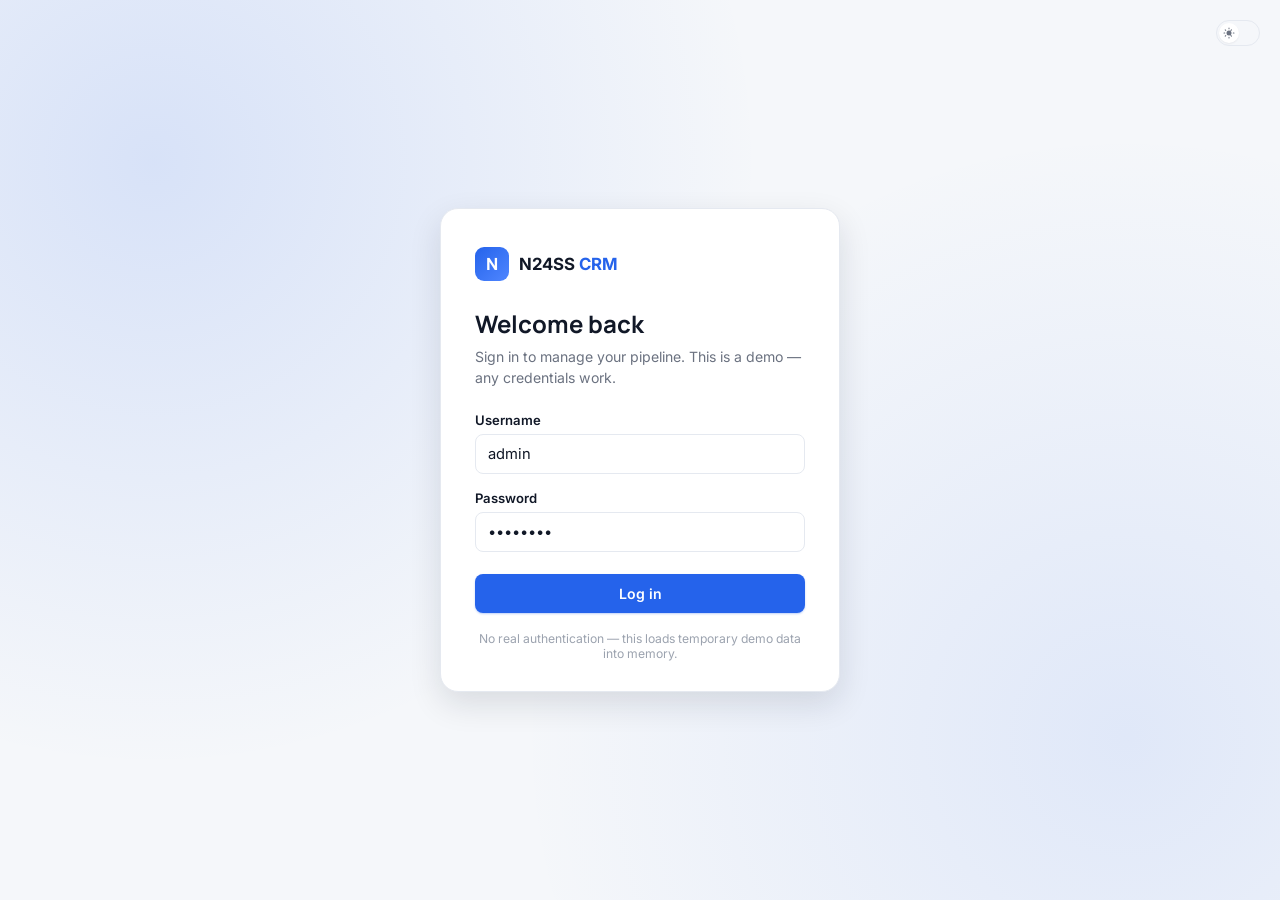
==== lead/index.html @ a3516385 "added lead and quotation" ====
<!DOCTYPE html>
<html lang="en">
<head>
<meta charset="UTF-8" />
<meta name="viewport" content="width=device-width, initial-scale=1.0" />
<title>N24SS CRM — Lead Management</title>
<link rel="preconnect" href="https://fonts.googleapis.com">
<link rel="preconnect" href="https://fonts.gstatic.com" crossorigin>
<link href="https://fonts.googleapis.com/css2?family=Inter:wght@400;500;600;700;800&family=Manrope:wght@600;700;800&display=swap" rel="stylesheet">
<link rel="stylesheet" href="style.css" />
</head>
<body>

<!-- ============================================================
     LOGIN SCREEN
============================================================ -->
<section id="loginScreen" class="login-screen">
  <button class="theme-toggle login-theme-toggle" id="themeToggleLogin" aria-label="Toggle dark mode" title="Toggle dark mode">
    <span class="knob">
      <svg viewBox="0 0 24 24"><path d="M12 4.5a1 1 0 0 1-1-1V2a1 1 0 0 1 2 0v1.5a1 1 0 0 1-1 1Zm0 15a1 1 0 0 1 1 1V22a1 1 0 0 1-2 0v-1.5a1 1 0 0 1 1-1ZM4.5 12a1 1 0 0 1-1 1H2a1 1 0 0 1 0-2h1.5a1 1 0 0 1 1 1Zm15 0a1 1 0 0 1 1-1H22a1 1 0 0 1 0 2h-1.5a1 1 0 0 1-1-1ZM6.3 7.7a1 1 0 0 1-1.4 0L3.8 6.6a1 1 0 1 1 1.4-1.4l1.1 1.1a1 1 0 0 1 0 1.4Zm11.4 11.4a1 1 0 0 1-1.4 0l-1.1-1.1a1 1 0 1 1 1.4-1.4l1.1 1.1a1 1 0 0 1 0 1.4ZM6.3 16.3a1 1 0 0 1 0 1.4l-1.1 1.1a1 1 0 1 1-1.4-1.4l1.1-1.1a1 1 0 0 1 1.4 0Zm11.4-11.4a1 1 0 0 1 0 1.4l-1.1 1.1a1 1 0 1 1-1.4-1.4l1.1-1.1a1 1 0 0 1 1.4 0ZM12 7a5 5 0 1 1-5 5 5 5 0 0 1 5-5Z"/></svg>
    </span>
  </button>
  <div class="login-card">
    <div class="login-brand">
      <div class="brand-mark">N</div>
      <span>N24SS <strong>CRM</strong></span>
    </div>
    <h1>Welcome back</h1>
    <p class="login-sub">Sign in to manage your pipeline. This is a demo — any credentials work.</p>

    <form id="loginForm" class="login-form">
      <label class="field">
        <span>Username</span>
        <input type="text" id="loginUsername" placeholder="e.g. maria.santos" value="admin" required />
      </label>
      <label class="field">
        <span>Password</span>
        <input type="password" id="loginPassword" placeholder="••••••••" value="demo1234" required />
      </label>
      <button type="submit" class="btn btn-primary btn-block">Log in</button>
    </form>
    <p class="login-note">No real authentication — this loads temporary demo data into memory.</p>
  </div>
</section>

<!-- ============================================================
     APP SHELL
============================================================ -->
<div id="appShell" class="app-shell hidden">

  <!-- SIDEBAR -->
  <aside class="sidebar">
    <div class="sidebar-brand">
      <div class="brand-mark">N</div>
      <span>N24SS <strong>CRM</strong></span>
    </div>

    <nav class="sidebar-nav">
      <button class="nav-item active" data-view="dashboard">
        <svg class="ic" viewBox="0 0 24 24"><path d="M3 13h8V3H3v10Zm10 8h8V3h-8v18ZM3 21h8v-6H3v6Z"/></svg>
        Dashboard
      </button>
      <button class="nav-item" data-view="leads">
        <svg class="ic" viewBox="0 0 24 24"><path d="M4 5h16v2H4V5Zm0 6h16v2H4v-2Zm0 6h10v2H4v-2Z"/></svg>
        Leads
      </button>
      <button class="nav-item" data-view="pipeline">
        <svg class="ic" viewBox="0 0 24 24"><path d="M3 4h5v16H3V4Zm7 4h5v12h-5V8Zm7-7h4v19h-4V1Z"/></svg>
        Pipeline
      </button>
      <button class="nav-item" data-view="salespersons">
        <svg class="ic" viewBox="0 0 24 24"><path d="M16 11a4 4 0 1 0-4-4 4 4 0 0 0 4 4Zm-8 1a3.5 3.5 0 1 0-3.5-3.5A3.5 3.5 0 0 0 8 12Zm8 2c-2.7 0-8 1.34-8 4v3h16v-3c0-2.66-5.3-4-8-4Zm-8 1c-.29 0-.62.02-.97.05C5.6 15.6 4 16.6 4 18v2h4v-2.5c0-.98.4-1.86 1.03-2.5-.34.02-.68 0-1.03 0Z"/></svg>
        Salespersons
      </button>
      <button class="nav-item" data-view="reports">
        <svg class="ic" viewBox="0 0 24 24"><path d="M5 3h14a2 2 0 0 1 2 2v14a2 2 0 0 1-2 2H5a2 2 0 0 1-2-2V5a2 2 0 0 1 2-2Zm2 13h2V9H7v7Zm4 0h2V6h-2v10Zm4 0h2v-4h-2v4Z"/></svg>
        Reports
      </button>
      <button class="nav-item" data-view="settings">
        <svg class="ic" viewBox="0 0 24 24"><path d="M12 15.5A3.5 3.5 0 1 1 15.5 12 3.5 3.5 0 0 1 12 15.5Zm7.4-3a7.4 7.4 0 0 0-.13-1.39l2.02-1.58-2-3.46-2.38.96a7.6 7.6 0 0 0-1.2-.7L15.3 4h-4.6l-.4 2.33a7.6 7.6 0 0 0-1.2.7L6.72 6.07l-2 3.46 2.02 1.58a7.4 7.4 0 0 0 0 2.78L4.72 15.5l2 3.46 2.38-.96c.37.28.77.51 1.2.7L10.7 21h4.6l.4-2.3c.43-.19.83-.42 1.2-.7l2.38.96 2-3.46-2.02-1.58c.09-.46.14-.92.14-1.42Z"/></svg>
        Settings
      </button>
    </nav>

    <button id="logoutBtn" class="nav-item logout-item">
      <svg class="ic" viewBox="0 0 24 24"><path d="M10 17v-2H3v-6h7V7l5 5-5 5Zm9 2H12v-2h7V5h-7V3h7a2 2 0 0 1 2 2v12a2 2 0 0 1-2 2Z"/></svg>
      Logout
    </button>
  </aside>

  <!-- MAIN -->
  <div class="main-col">

    <!-- TOP NAVBAR -->
    <header class="topbar">
      <button id="mobileNavToggle" class="icon-btn mobile-only" aria-label="Open menu">
        <svg viewBox="0 0 24 24"><path d="M3 6h18v2H3V6Zm0 5h18v2H3v-2Zm0 5h18v2H3v-2Z"/></svg>
      </button>
      <div class="topbar-search">
        <svg viewBox="0 0 24 24"><path d="M15.5 14h-.79l-.28-.27a6.47 6.47 0 0 0 1.57-4.23 6.5 6.5 0 1 0-6.5 6.5 6.47 6.47 0 0 0 4.23-1.57l.27.28v.79l5 4.99L20.49 19l-4.99-5Zm-6 0A4.5 4.5 0 1 1 14 9.5 4.5 4.5 0 0 1 9.5 14Z"/></svg>
        <input type="text" id="globalSearch" placeholder="Search leads by name, company, phone, email..." />
      </div>
      <div class="topbar-actions">
        <button class="theme-toggle" id="themeToggle" aria-label="Toggle dark mode" title="Toggle dark mode">
          <span class="knob">
            <svg viewBox="0 0 24 24"><path d="M12 4.5a1 1 0 0 1-1-1V2a1 1 0 0 1 2 0v1.5a1 1 0 0 1-1 1Zm0 15a1 1 0 0 1 1 1V22a1 1 0 0 1-2 0v-1.5a1 1 0 0 1 1-1ZM4.5 12a1 1 0 0 1-1 1H2a1 1 0 0 1 0-2h1.5a1 1 0 0 1 1 1Zm15 0a1 1 0 0 1 1-1H22a1 1 0 0 1 0 2h-1.5a1 1 0 0 1-1-1ZM6.3 7.7a1 1 0 0 1-1.4 0L3.8 6.6a1 1 0 1 1 1.4-1.4l1.1 1.1a1 1 0 0 1 0 1.4Zm11.4 11.4a1 1 0 0 1-1.4 0l-1.1-1.1a1 1 0 1 1 1.4-1.4l1.1 1.1a1 1 0 0 1 0 1.4ZM6.3 16.3a1 1 0 0 1 0 1.4l-1.1 1.1a1 1 0 1 1-1.4-1.4l1.1-1.1a1 1 0 0 1 1.4 0Zm11.4-11.4a1 1 0 0 1 0 1.4l-1.1 1.1a1 1 0 1 1-1.4-1.4l1.1-1.1a1 1 0 0 1 1.4 0ZM12 7a5 5 0 1 1-5 5 5 5 0 0 1 5-5Z"/></svg>
          </span>
        </button>
        <button class="icon-btn" id="notifBtn" aria-label="Notifications">
          <svg viewBox="0 0 24 24"><path d="M12 22a2.5 2.5 0 0 0 2.45-2h-4.9A2.5 2.5 0 0 0 12 22Zm7-6v-5a7 7 0 0 0-5.5-6.84V3a1.5 1.5 0 0 0-3 0v1.16A7 7 0 0 0 5 11v5l-1.7 1.7a1 1 0 0 0 .7 1.71h16a1 1 0 0 0 .7-1.71L19 16Z"/></svg>
          <span class="notif-dot"></span>
        </button>
        <div class="user-chip">
          <div class="avatar" id="currentUserAvatar">A</div>
          <div class="user-chip-text">
            <strong id="currentUserName">Admin User</strong>
            <span>Administrator</span>
          </div>
        </div>
      </div>
    </header>

    <!-- VIEW: DASHBOARD -->
    <main class="view active" id="view-dashboard">
      <div class="view-head">
        <div>
          <h1>Dashboard</h1>
          <p class="muted">Here's what's happening with your leads today.</p>
        </div>
        <button class="btn btn-primary" data-action="open-add-lead">+ Add Lead</button>
      </div>

      <div class="stat-grid" id="statGrid"></div>

      <div class="dash-grid">
        <section class="panel">
          <div class="panel-head">
            <h2>Recent Activities</h2>
          </div>
          <ul class="timeline" id="recentActivities"></ul>
        </section>

        <section class="panel">
          <div class="panel-head">
            <h2>Upcoming Follow-ups</h2>
          </div>
          <ul class="list-simple" id="upcomingFollowups"></ul>
        </section>

        <section class="panel">
          <div class="panel-head">
            <h2>Latest Notes</h2>
          </div>
          <ul class="list-simple" id="latestNotes"></ul>
        </section>
      </div>
    </main>

    <!-- VIEW: LEADS -->
    <main class="view" id="view-leads">
      <div class="view-head">
        <div>
          <h1>Leads</h1>
          <p class="muted">All leads in your database.</p>
        </div>
        <button class="btn btn-primary" data-action="open-add-lead">+ Add Lead</button>
      </div>

      <div class="filter-bar">
        <select id="filterStatus"><option value="">All statuses</option></select>
        <select id="filterSource"><option value="">All sources</option></select>
        <select id="filterSalesperson"><option value="">All salespersons</option></select>
        <select id="filterPriority"><option value="">All priorities</option></select>
        <input type="date" id="filterDateFrom" title="From date" />
        <input type="date" id="filterDateTo" title="To date" />
        <button class="btn btn-ghost" id="clearFiltersBtn">Clear</button>
      </div>

      <div class="table-wrap panel">
        <table class="lead-table">
          <thead>
            <tr>
              <th>Lead ID</th>
              <th>Customer</th>
              <th>Company</th>
              <th>Phone</th>
              <th>Email</th>
              <th>Source</th>
              <th>Salesperson</th>
              <th>Status</th>
              <th>Created</th>
              <th>Actions</th>
            </tr>
          </thead>
          <tbody id="leadsTableBody"></tbody>
        </table>
        <p class="empty-state hidden" id="leadsEmptyState">No leads match your search or filters.</p>
      </div>
    </main>

    <!-- VIEW: PIPELINE -->
    <main class="view" id="view-pipeline">
      <div class="view-head">
        <div>
          <h1>Pipeline</h1>
          <p class="muted">Drag a card to move a lead through your pipeline.</p>
        </div>
        <button class="btn btn-primary" data-action="open-add-lead">+ Add Lead</button>
      </div>
      <div class="kanban" id="kanbanBoard"></div>
    </main>

    <!-- VIEW: SALESPERSONS -->
    <main class="view" id="view-salespersons">
      <div class="view-head">
        <div>
          <h1>Salespersons</h1>
          <p class="muted">Team performance across active leads.</p>
        </div>
      </div>
      <div class="card-grid" id="salespersonGrid"></div>
    </main>

    <!-- VIEW: REPORTS -->
    <main class="view" id="view-reports">
      <div class="view-head">
        <div>
          <h1>Reports</h1>
          <p class="muted">A quick snapshot of pipeline health.</p>
        </div>
      </div>
      <div class="dash-grid">
        <section class="panel">
          <div class="panel-head"><h2>Leads by Status</h2></div>
          <div id="reportByStatus" class="bar-report"></div>
        </section>
        <section class="panel">
          <div class="panel-head"><h2>Leads by Source</h2></div>
          <div id="reportBySource" class="bar-report"></div>
        </section>
        <section class="panel">
          <div class="panel-head"><h2>Leads by Salesperson</h2></div>
          <div id="reportBySalesperson" class="bar-report"></div>
        </section>
      </div>
    </main>

    <!-- VIEW: SETTINGS -->
    <main class="view" id="view-settings">
      <div class="view-head">
        <div>
          <h1>Settings</h1>
          <p class="muted">Workspace preferences for this demo session.</p>
        </div>
      </div>
      <section class="panel settings-panel">
        <h2>Session data</h2>
        <p class="muted">All data lives only in this browser tab's memory. Refreshing or logging out permanently erases it.</p>
        <button class="btn btn-danger" id="resetDataBtn">Reset demo data</button>
      </section>
    </main>

    <!-- VIEW: LEAD DETAILS -->
    <main class="view" id="view-lead-detail">
      <button class="btn btn-ghost" data-action="back-to-leads">&larr; Back to Leads</button>

      <div class="detail-head">
        <div class="detail-id-block">
          <div class="avatar avatar-lg" id="detailAvatar">?</div>
          <div>
            <h1 id="detailName">—</h1>
            <p class="muted" id="detailCompany">—</p>
          </div>
        </div>
        <div class="detail-actions">
          <span class="badge" id="detailStatusBadge">—</span>
          <button class="btn btn-ghost" data-action="edit-current-lead">Edit</button>
          <button class="btn btn-danger" data-action="delete-current-lead">Delete</button>
        </div>
      </div>

      <div class="detail-grid">
        <section class="panel">
          <div class="panel-head"><h2>Customer Information</h2></div>
          <dl class="info-list" id="detailInfoList"></dl>
        </section>

        <section class="panel">
          <div class="panel-head"><h2>Follow-up Schedule</h2></div>
          <ul class="list-simple" id="detailFollowups"></ul>
          <button class="btn btn-secondary btn-block" data-action="open-add-followup">+ Schedule Follow-up</button>
        </section>

        <section class="panel span-2">
          <div class="panel-head"><h2>Activity Timeline</h2></div>
          <ul class="timeline" id="detailTimeline"></ul>
        </section>

        <section class="panel">
          <div class="panel-head"><h2>Notes</h2></div>
          <form id="addNoteForm" class="inline-form">
            <textarea id="newNoteContent" placeholder="Write a note about this lead..." rows="2" required></textarea>
            <button type="submit" class="btn btn-primary">Add Note</button>
          </form>
          <ul class="notes-list" id="detailNotes"></ul>
        </section>

        <section class="panel">
          <div class="panel-head"><h2>Attachments</h2></div>
          <label class="file-drop">
            <input type="file" id="attachmentInput" multiple hidden />
            <span>Click to select files (stored temporarily only)</span>
          </label>
          <ul class="attachments-list" id="detailAttachments"></ul>
        </section>

        <section class="panel span-2">
          <div class="panel-head"><h2>Status History</h2></div>
          <ul class="list-simple" id="detailStatusHistory"></ul>
        </section>
      </div>
    </main>

  </div>
</div>

<!-- ============================================================
     MODAL: ADD / EDIT LEAD
============================================================ -->
<div class="modal-overlay hidden" id="leadModalOverlay">
  <div class="modal">
    <div class="modal-head">
      <h2 id="leadModalTitle">Add New Lead</h2>
      <button class="icon-btn" data-action="close-lead-modal" aria-label="Close">&times;</button>
    </div>
    <form id="leadForm" class="modal-body two-col">
      <input type="hidden" id="leadIdInput" />

      <label class="field"><span>Customer Name *</span><input type="text" id="f_name" required /></label>
      <label class="field"><span>Company</span><input type="text" id="f_company" /></label>
      <label class="field"><span>Phone *</span><input type="tel" id="f_phone" required /></label>
      <label class="field"><span>Email</span><input type="email" id="f_email" /></label>
      <label class="field"><span>Facebook</span><input type="text" id="f_facebook" placeholder="facebook.com/username" /></label>
      <label class="field span-2"><span>Address</span><input type="text" id="f_address" /></label>

      <label class="field">
        <span>Lead Source *</span>
        <select id="f_source" required>
          <option>Facebook</option>
          <option>Website</option>
          <option>Referral</option>
          <option>Walk-in</option>
          <option>Phone Call</option>
          <option>Email Campaign</option>
          <option>Trade Show</option>
        </select>
      </label>
      <label class="field"><span>Service Interested</span><input type="text" id="f_service" /></label>
      <label class="field"><span>Budget</span><input type="number" id="f_budget" min="0" placeholder="0.00" /></label>
      <label class="field">
        <span>Priority</span>
        <select id="f_priority">
          <option>Low</option>
          <option selected>Medium</option>
          <option>High</option>
        </select>
      </label>
      <label class="field">
        <span>Assigned Salesperson *</span>
        <select id="f_salesperson" required></select>
      </label>
      <label class="field">
        <span>Status</span>
        <select id="f_status">
          <option>New</option>
          <option>Contacted</option>
          <option>Quotation Sent</option>
          <option>Negotiation</option>
          <option>Won</option>
          <option>Lost</option>
        </select>
      </label>
      <label class="field span-2"><span>Remarks</span><textarea id="f_remarks" rows="2"></textarea></label>
    </form>
    <div class="modal-foot">
      <button class="btn btn-ghost" data-action="close-lead-modal">Cancel</button>
      <button class="btn btn-primary" id="saveLeadBtn" form="leadForm">Save Lead</button>
    </div>
  </div>
</div>

<!-- ============================================================
     MODAL: SCHEDULE FOLLOW-UP
============================================================ -->
<div class="modal-overlay hidden" id="followupModalOverlay">
  <div class="modal modal-sm">
    <div class="modal-head">
      <h2>Schedule Follow-up</h2>
      <button class="icon-btn" data-action="close-followup-modal" aria-label="Close">&times;</button>
    </div>
    <form id="followupForm" class="modal-body">
      <label class="field"><span>Date *</span><input type="date" id="fu_date" required /></label>
      <label class="field"><span>Time *</span><input type="time" id="fu_time" required /></label>
      <label class="field"><span>Purpose</span><input type="text" id="fu_purpose" placeholder="e.g. Send revised quote" /></label>
      <label class="field">
        <span>Assigned Salesperson</span>
        <select id="fu_salesperson"></select>
      </label>
      <label class="field checkbox-field">
        <input type="checkbox" id="fu_reminder" checked />
        <span>Set reminder</span>
      </label>
    </form>
    <div class="modal-foot">
      <button class="btn btn-ghost" data-action="close-followup-modal">Cancel</button>
      <button class="btn btn-primary" form="followupForm">Save Follow-up</button>
    </div>
  </div>
</div>

<!-- ============================================================
     CONFIRM DIALOG (generic)
============================================================ -->
<div class="modal-overlay hidden" id="confirmOverlay">
  <div class="modal modal-xs">
    <div class="modal-body">
      <p id="confirmMessage">Are you sure?</p>
    </div>
    <div class="modal-foot">
      <button class="btn btn-ghost" id="confirmCancelBtn">Cancel</button>
      <button class="btn btn-danger" id="confirmOkBtn">Confirm</button>
    </div>
  </div>
</div>

<div class="toast-container" id="toastContainer"></div>

<script src="app.js"></script>
</body>
</html>
---- lead/style.css ----
/* ==========================================================
   NIMBUS CRM — STYLESHEET
   Design tokens: Primary Blue #2563EB, White, Light Gray #F5F7FA
========================================================== */

:root{
  --primary:#2563EB;
  --primary-dark:#1D4ED8;
  --primary-light:#EFF4FF;
  --bg:#F5F7FA;
  --surface:#FFFFFF;
  --border:#E5E9F0;
  --text:#111827;
  --text-muted:#6B7280;
  --text-faint:#9CA3AF;

  --success:#16A34A;
  --success-bg:#ECFDF3;
  --warning:#D97706;
  --warning-bg:#FFFBEB;
  --danger:#DC2626;
  --danger-bg:#FEF2F2;
  --info:#7C3AED;
  --info-bg:#F5F3FF;

  --status-new:#2563EB;
  --status-contacted:#7C3AED;
  --status-quotation:#D97706;
  --status-negotiation:#0EA5E9;
  --status-won:#16A34A;
  --status-lost:#DC2626;

  --radius-sm:8px;
  --radius:12px;
  --radius-lg:18px;
  --shadow-sm: 0 1px 2px rgba(16,24,40,0.06);
  --shadow: 0 4px 14px rgba(16,24,40,0.07);
  --shadow-lg: 0 12px 32px rgba(16,24,40,0.12);

  --sidebar-w: 250px;
}

/* ---------- Dark theme ---------- */
[data-theme="dark"]{
  --primary:#3B82F6;
  --primary-dark:#60A5FA;
  --primary-light:#152238;
  --bg:#0F1420;
  --surface:#171D2B;
  --border:#2A3346;
  --text:#E8EBF3;
  --text-muted:#9AA4BA;
  --text-faint:#6B7488;

  --success:#34D399;
  --success-bg:#0F2A20;
  --warning:#FBBF24;
  --warning-bg:#2E2410;
  --danger:#F87171;
  --danger-bg:#301418;
  --info:#A78BFA;
  --info-bg:#211A38;

  --status-new:#60A5FA;
  --status-contacted:#A78BFA;
  --status-quotation:#FBBF24;
  --status-negotiation:#38BDF8;
  --status-won:#34D399;
  --status-lost:#F87171;

  --shadow-sm: 0 1px 2px rgba(0,0,0,0.35);
  --shadow: 0 4px 14px rgba(0,0,0,0.35);
  --shadow-lg: 0 12px 32px rgba(0,0,0,0.5);
}

*{box-sizing:border-box;}
html,body{height:100%;}
body{
  margin:0;
  font-family:'Inter',-apple-system,BlinkMacSystemFont,sans-serif;
  background:var(--bg);
  color:var(--text);
  -webkit-font-smoothing:antialiased;
  transition:background .2s ease, color .2s ease;
}
body, .sidebar, .topbar, .panel, .stat-card, .modal, .login-card, .kanban-col, .kanban-card, .lead-table, .field input, .field select, .field textarea, .filter-bar select, .filter-bar input, .sp-card, .note-item, .attachment-item{
  transition:background .2s ease, border-color .2s ease, color .2s ease, box-shadow .2s ease;
}
h1,h2,h3{font-family:'Manrope','Inter',sans-serif; margin:0;}
p{margin:0;}
.hidden{display:none !important;}
.muted{color:var(--text-muted); font-size:.9rem;}
button{font-family:inherit; cursor:pointer;}
input,select,textarea{font-family:inherit; font-size:.92rem;}
svg{fill:currentColor;}

::selection{background:var(--primary-light); color:var(--primary-dark);}

/* ---------- Buttons ---------- */
.btn{
  border:1px solid transparent;
  padding:10px 18px;
  border-radius:var(--radius-sm);
  font-weight:600;
  font-size:.88rem;
  transition:all .15s ease;
  display:inline-flex; align-items:center; gap:6px;
}
.btn-primary{background:var(--primary); color:#fff; box-shadow:0 1px 2px rgba(37,99,235,.3);}
.btn-primary:hover{background:var(--primary-dark); transform:translateY(-1px); box-shadow:0 6px 14px rgba(37,99,235,.28);}
.btn-secondary{background:var(--primary-light); color:var(--primary-dark);}
.btn-secondary:hover{background:#E0E9FF;}
.btn-ghost{background:transparent; color:var(--text-muted); border-color:var(--border);}
.btn-ghost:hover{background:var(--bg); color:var(--text);}
.btn-danger{background:var(--danger-bg); color:var(--danger); border-color:#FCA5A5;}
.btn-danger:hover{background:#FEE2E2;}
.btn-block{width:100%; justify-content:center;}
.btn-sm{padding:6px 10px; font-size:.78rem;}
.btn:active{transform:scale(.98);}

.icon-btn{
  width:38px; height:38px; border-radius:10px; border:1px solid transparent;
  background:transparent; color:var(--text-muted);
  display:inline-flex; align-items:center; justify-content:center;
  position:relative;
}
.icon-btn svg{width:20px; height:20px;}
.icon-btn:hover{background:var(--bg); color:var(--text);}

/* ==========================================================
   LOGIN SCREEN
========================================================== */
.login-screen{
  min-height:100vh;
  position:relative;
  display:flex; align-items:center; justify-content:center;
  background:
    radial-gradient(circle at 12% 18%, rgba(37,99,235,.14), transparent 45%),
    radial-gradient(circle at 88% 82%, rgba(37,99,235,.10), transparent 45%),
    var(--bg);
  padding:20px;
}
.login-card{
  width:100%; max-width:400px;
  background:var(--surface);
  border-radius:var(--radius-lg);
  box-shadow:var(--shadow-lg);
  border:1px solid var(--border);
  padding:38px 34px 30px;
}
.login-brand{display:flex; align-items:center; gap:10px; font-weight:700; font-size:1.05rem; margin-bottom:26px;}
.login-brand strong{color:var(--primary);}
.brand-mark{
  width:34px; height:34px; border-radius:9px;
  background:linear-gradient(135deg, var(--primary), #4F86FF);
  color:#fff; display:flex; align-items:center; justify-content:center;
  font-family:'Manrope',sans-serif; font-weight:800; flex-shrink:0;
}
.login-card h1{font-size:1.5rem; margin-bottom:6px;}
.login-sub{color:var(--text-muted); font-size:.88rem; margin-bottom:24px; line-height:1.5;}
.login-form{display:flex; flex-direction:column; gap:16px;}
.field{display:flex; flex-direction:column; gap:6px; font-size:.82rem; font-weight:600; color:var(--text);}
.field input,.field select,.field textarea{
  border:1px solid var(--border);
  border-radius:var(--radius-sm);
  padding:10px 12px;
  font-weight:400;
  color:var(--text);
  background:var(--surface);
  transition:border-color .15s, box-shadow .15s;
}
.field input:focus,.field select:focus,.field textarea:focus{
  outline:none; border-color:var(--primary); box-shadow:0 0 0 3px var(--primary-light);
}
.field input{background:var(--surface);}
.login-form .btn{margin-top:6px;}
.login-note{margin-top:18px; font-size:.76rem; color:var(--text-faint); text-align:center;}

/* ==========================================================
   APP SHELL
========================================================== */
.app-shell{display:flex; min-height:100vh;}

.sidebar{
  width:var(--sidebar-w); flex-shrink:0;
  background:var(--surface);
  border-right:1px solid var(--border);
  display:flex; flex-direction:column;
  padding:20px 14px;
  position:sticky; top:0; height:100vh;
}
.sidebar-brand{display:flex; align-items:center; gap:10px; font-weight:700; padding:6px 10px 22px; font-size:1.02rem;}
.sidebar-brand strong{color:var(--primary);}

.sidebar-nav{display:flex; flex-direction:column; gap:2px; flex:1;}
.nav-item{
  display:flex; align-items:center; gap:12px;
  padding:10px 12px; border-radius:10px;
  border:none; background:transparent; color:var(--text-muted);
  font-size:.89rem; font-weight:600; text-align:left;
}
.nav-item .ic{width:19px; height:19px; flex-shrink:0; opacity:.85;}
.nav-item:hover{background:var(--bg); color:var(--text);}
.nav-item.active{background:var(--primary-light); color:var(--primary-dark);}
.nav-item.active .ic{opacity:1;}
.logout-item{color:var(--danger); margin-top:10px;}
.logout-item:hover{background:var(--danger-bg);}

.main-col{flex:1; min-width:0; display:flex; flex-direction:column;}

/* ---------- Topbar ---------- */
.topbar{
  height:66px; flex-shrink:0;
  background:var(--surface);
  border-bottom:1px solid var(--border);
  display:flex; align-items:center; gap:16px;
  padding:0 26px;
  position:sticky; top:0; z-index:20;
}
.topbar-search{
  flex:1; max-width:440px;
  display:flex; align-items:center; gap:8px;
  background:var(--bg);
  border:1px solid var(--border);
  border-radius:10px;
  padding:9px 14px;
}
.topbar-search svg{width:18px; height:18px; color:var(--text-faint); flex-shrink:0;}
.topbar-search input{border:none; background:transparent; width:100%; outline:none; font-size:.87rem;}
.topbar-actions{margin-left:auto; display:flex; align-items:center; gap:14px;}

.theme-toggle{
  width:44px; height:26px; border-radius:999px; border:1px solid var(--border);
  background:var(--bg); position:relative; padding:0; flex-shrink:0;
}
.theme-toggle .knob{
  position:absolute; top:2px; left:2px; width:20px; height:20px; border-radius:50%;
  background:var(--surface); box-shadow:var(--shadow-sm);
  display:flex; align-items:center; justify-content:center;
  transition:transform .2s ease, background .2s ease;
  color:var(--text-muted);
}
.theme-toggle .knob svg{width:12px; height:12px;}
[data-theme="dark"] .theme-toggle .knob{transform:translateX(18px); background:var(--primary); color:#fff;}

.login-theme-toggle{position:absolute; top:20px; right:20px;}
.notif-dot{
  position:absolute; top:8px; right:9px;
  width:7px; height:7px; border-radius:50%;
  background:var(--danger); border:2px solid var(--surface);
}
.user-chip{display:flex; align-items:center; gap:10px; padding-left:10px; border-left:1px solid var(--border);}
.avatar{
  width:36px; height:36px; border-radius:50%;
  background:linear-gradient(135deg, var(--primary), #6EA0FF);
  color:#fff; font-weight:700; font-size:.85rem;
  display:flex; align-items:center; justify-content:center; flex-shrink:0;
}
.avatar-lg{width:52px; height:52px; font-size:1.2rem;}
.user-chip-text{display:flex; flex-direction:column; line-height:1.25;}
.user-chip-text strong{font-size:.85rem;}
.user-chip-text span{font-size:.72rem; color:var(--text-muted);}

/* ---------- Views ---------- */
.view{display:none; padding:26px 30px 60px; animation:fadeIn .25s ease;}
.view.active{display:block;}
@keyframes fadeIn{from{opacity:0; transform:translateY(6px);} to{opacity:1; transform:translateY(0);}}

.view-head{display:flex; align-items:flex-end; justify-content:space-between; gap:14px; margin-bottom:22px; flex-wrap:wrap;}
.view-head h1{font-size:1.5rem;}
.view-head p{margin-top:4px;}

/* ---------- Stat cards ---------- */
.stat-grid{
  display:grid; grid-template-columns:repeat(auto-fit,minmax(150px,1fr));
  gap:14px; margin-bottom:26px;
}
.stat-card{
  background:var(--surface); border:1px solid var(--border); border-radius:var(--radius);
  padding:18px; box-shadow:var(--shadow-sm);
  transition:transform .15s, box-shadow .15s;
}
.stat-card:hover{transform:translateY(-2px); box-shadow:var(--shadow);}
.stat-card .stat-top{display:flex; align-items:center; justify-content:space-between; margin-bottom:10px;}
.stat-card .stat-icon{width:34px; height:34px; border-radius:9px; display:flex; align-items:center; justify-content:center;}
.stat-card .stat-icon svg{width:17px; height:17px;}
.stat-card .stat-value{font-family:'Manrope',sans-serif; font-size:1.65rem; font-weight:800; line-height:1;}
.stat-card .stat-label{color:var(--text-muted); font-size:.78rem; margin-top:6px; font-weight:600;}

/* ---------- Panels ---------- */
.panel{
  background:var(--surface); border:1px solid var(--border); border-radius:var(--radius);
  padding:20px; box-shadow:var(--shadow-sm);
}
.panel-head{display:flex; align-items:center; justify-content:space-between; margin-bottom:14px;}
.panel-head h2{font-size:1rem;}
.panel.span-2{grid-column:span 2;}

.dash-grid{display:grid; grid-template-columns:1.3fr 1fr 1fr; gap:16px;}
.card-grid{display:grid; grid-template-columns:repeat(auto-fill,minmax(240px,1fr)); gap:16px;}

/* ---------- Lists ---------- */
.list-simple{list-style:none; margin:0; padding:0; display:flex; flex-direction:column; gap:12px; max-height:320px; overflow:auto;}
.list-simple li{display:flex; flex-direction:column; gap:2px; font-size:.85rem; padding-bottom:12px; border-bottom:1px dashed var(--border);}
.list-simple li:last-child{border-bottom:none; padding-bottom:0;}
.list-simple .li-title{font-weight:600;}
.list-simple .li-sub{color:var(--text-muted); font-size:.78rem;}
.empty-row{color:var(--text-faint); font-size:.85rem; text-align:center; padding:14px 0;}

.timeline{list-style:none; margin:0; padding:0; display:flex; flex-direction:column; gap:0; max-height:340px; overflow:auto;}
.timeline li{display:flex; gap:12px; padding:10px 0; position:relative;}
.timeline li:not(:last-child)::before{
  content:''; position:absolute; left:5px; top:24px; bottom:-2px; width:1px; background:var(--border);
}
.timeline .dot{width:11px; height:11px; border-radius:50%; background:var(--primary); margin-top:4px; flex-shrink:0; box-shadow:0 0 0 3px var(--primary-light);}
.timeline .t-body{font-size:.85rem;}
.timeline .t-body strong{font-weight:600;}
.timeline .t-time{font-size:.74rem; color:var(--text-faint); margin-top:2px;}

/* ---------- Badges & priority ---------- */
.badge{
  display:inline-flex; align-items:center; gap:5px;
  padding:4px 10px; border-radius:999px; font-size:.74rem; font-weight:700;
  white-space:nowrap;
}
.badge::before{content:''; width:6px; height:6px; border-radius:50%; background:currentColor;}
.badge-new{background:var(--primary-light); color:var(--status-new);}
.badge-contacted{background:#F5F3FF; color:var(--status-contacted);}
.badge-quotation{background:var(--warning-bg); color:var(--status-quotation);}
.badge-negotiation{background:#EFF9FF; color:var(--status-negotiation);}
.badge-won{background:var(--success-bg); color:var(--status-won);}
.badge-lost{background:var(--danger-bg); color:var(--status-lost);}

.priority-pill{font-size:.68rem; font-weight:700; padding:2px 8px; border-radius:999px; text-transform:uppercase; letter-spacing:.02em;}
.priority-high{background:var(--danger-bg); color:var(--danger);}
.priority-medium{background:var(--warning-bg); color:var(--warning);}
.priority-low{background:#F1F5F9; color:var(--text-muted);}

/* ---------- Filter bar ---------- */
.filter-bar{display:flex; flex-wrap:wrap; gap:10px; margin-bottom:16px;}
.filter-bar select,.filter-bar input{
  border:1px solid var(--border); border-radius:var(--radius-sm);
  padding:8px 10px; background:var(--surface); font-size:.82rem; color:var(--text);
}

/* ---------- Table ---------- */
.table-wrap{padding:0; overflow:hidden;}
.lead-table{width:100%; border-collapse:collapse; font-size:.85rem;}
.lead-table thead th{
  text-align:left; padding:13px 16px; background:var(--bg);
  color:var(--text-muted); font-weight:700; font-size:.72rem; text-transform:uppercase; letter-spacing:.04em;
  border-bottom:1px solid var(--border); white-space:nowrap;
}
.lead-table tbody td{padding:13px 16px; border-bottom:1px solid var(--border); vertical-align:middle;}
.lead-table tbody tr{transition:background .12s;}
.lead-table tbody tr:hover{background:#FAFBFF;}
.lead-table tbody tr:last-child td{border-bottom:none;}
.cell-name{font-weight:600;}
.cell-sub{color:var(--text-muted); font-size:.78rem;}
.row-actions{display:flex; gap:6px;}
.table-wrap{overflow-x:auto;}
.empty-state{text-align:center; padding:40px 20px; color:var(--text-faint); font-size:.9rem;}

/* ---------- Kanban ---------- */
.kanban{display:flex; gap:14px; overflow-x:auto; padding-bottom:10px;}
.kanban-col{
  background:var(--bg); border:1px solid var(--border); border-radius:var(--radius);
  width:265px; flex-shrink:0; display:flex; flex-direction:column; max-height:calc(100vh - 200px);
}
.kanban-col-head{
  padding:14px 14px 10px; display:flex; align-items:center; justify-content:space-between;
  font-size:.82rem; font-weight:700; position:sticky; top:0;
}
.kanban-col-head .count{background:var(--surface); border:1px solid var(--border); border-radius:999px; padding:1px 9px; font-size:.72rem; color:var(--text-muted);}
.kanban-cards{padding:0 10px 10px; display:flex; flex-direction:column; gap:10px; overflow-y:auto;}
.kanban-card{
  background:var(--surface); border:1px solid var(--border); border-radius:10px;
  padding:12px; box-shadow:var(--shadow-sm); cursor:grab; transition:box-shadow .15s, transform .15s;
}
.kanban-card:hover{box-shadow:var(--shadow);}
.kanban-card.dragging{opacity:.4;}
.kanban-card .kc-name{font-weight:700; font-size:.86rem; margin-bottom:2px;}
.kanban-card .kc-company{color:var(--text-muted); font-size:.76rem; margin-bottom:8px;}
.kanban-card .kc-row{display:flex; align-items:center; justify-content:space-between; font-size:.74rem; color:var(--text-muted);}
.kanban-col.drag-over{outline:2px dashed var(--primary); outline-offset:-4px;}

/* ---------- Salesperson cards ---------- */
.sp-card{background:var(--surface); border:1px solid var(--border); border-radius:var(--radius); padding:18px; box-shadow:var(--shadow-sm);}
.sp-card-head{display:flex; align-items:center; gap:12px; margin-bottom:14px;}
.sp-card-head strong{display:block; font-size:.92rem;}
.sp-card-head span{font-size:.76rem; color:var(--text-muted);}
.sp-stats{display:flex; gap:16px;}
.sp-stat{flex:1; text-align:center; background:var(--bg); border-radius:8px; padding:8px 4px;}
.sp-stat b{display:block; font-size:1rem;}
.sp-stat span{font-size:.68rem; color:var(--text-muted); text-transform:uppercase;}

/* ---------- Reports ---------- */
.bar-report{display:flex; flex-direction:column; gap:12px;}
.bar-row{display:flex; align-items:center; gap:10px; font-size:.8rem;}
.bar-row .bar-label{width:120px; flex-shrink:0; font-weight:600; color:var(--text-muted); overflow:hidden; text-overflow:ellipsis; white-space:nowrap;}
.bar-track{flex:1; background:var(--bg); border-radius:6px; height:10px; overflow:hidden;}
.bar-fill{height:100%; background:var(--primary); border-radius:6px; transition:width .4s ease;}
.bar-count{width:24px; text-align:right; font-weight:700; font-size:.78rem;}

/* ---------- Settings ---------- */
.settings-panel h2{margin-bottom:6px; font-size:1.05rem;}
.settings-panel .btn{margin-top:16px;}

/* ---------- Lead detail ---------- */
.detail-head{display:flex; align-items:center; justify-content:space-between; flex-wrap:wrap; gap:14px; margin:16px 0 22px;}
.detail-id-block{display:flex; align-items:center; gap:14px;}
.detail-id-block h1{font-size:1.3rem;}
.detail-actions{display:flex; align-items:center; gap:10px;}
.detail-grid{display:grid; grid-template-columns:1fr 1fr; gap:16px;}
.info-list{display:grid; grid-template-columns:1fr 1fr; gap:14px; margin:0;}
.info-list div{display:flex; flex-direction:column; gap:3px;}
.info-list dt{font-size:.72rem; text-transform:uppercase; letter-spacing:.03em; color:var(--text-faint); font-weight:700;}
.info-list dd{margin:0; font-size:.88rem; font-weight:500;}

.inline-form{display:flex; gap:8px; margin-bottom:14px;}
.inline-form textarea{flex:1; border:1px solid var(--border); border-radius:var(--radius-sm); padding:9px 12px; resize:vertical;}
.notes-list{list-style:none; margin:0; padding:0; display:flex; flex-direction:column; gap:10px; max-height:280px; overflow:auto;}
.note-item{background:var(--bg); border-radius:10px; padding:12px;}
.note-item .note-meta{display:flex; justify-content:space-between; font-size:.72rem; color:var(--text-muted); margin-bottom:6px; font-weight:600;}
.note-item .note-content{font-size:.86rem; line-height:1.4;}

.file-drop{
  display:flex; align-items:center; justify-content:center; text-align:center;
  border:1.5px dashed var(--border); border-radius:10px; padding:16px;
  color:var(--text-muted); font-size:.82rem; margin-bottom:12px; transition:border-color .15s, background .15s;
}
.file-drop:hover{border-color:var(--primary); background:var(--primary-light);}
.attachments-list{list-style:none; margin:0; padding:0; display:flex; flex-direction:column; gap:8px;}
.attachment-item{display:flex; align-items:center; justify-content:space-between; background:var(--bg); border-radius:8px; padding:9px 12px; font-size:.82rem;}
.attachment-item .att-name{font-weight:600;}
.attachment-item .att-size{color:var(--text-faint); font-size:.72rem; margin-left:8px;}
.attachment-item button{background:none; border:none; color:var(--danger); font-size:.75rem; font-weight:700;}

/* ==========================================================
   MODALS
========================================================== */
.modal-overlay{
  position:fixed; inset:0; background:rgba(17,24,39,.5);
  display:flex; align-items:center; justify-content:center; z-index:100;
  padding:20px; backdrop-filter:blur(2px);
  animation:overlayIn .15s ease;
}
@keyframes overlayIn{from{opacity:0;} to{opacity:1;}}
.modal{
  background:var(--surface); border-radius:var(--radius-lg); width:100%; max-width:640px;
  max-height:88vh; display:flex; flex-direction:column; box-shadow:var(--shadow-lg);
  animation:modalIn .18s ease;
}
@keyframes modalIn{from{opacity:0; transform:translateY(14px) scale(.98);} to{opacity:1; transform:translateY(0) scale(1);}}
.modal-sm{max-width:420px;}
.modal-xs{max-width:360px;}
.modal-head{display:flex; align-items:center; justify-content:space-between; padding:20px 24px; border-bottom:1px solid var(--border);}
.modal-head h2{font-size:1.1rem;}
.modal-body{padding:22px 24px; overflow-y:auto;}
.modal-body.two-col{display:grid; grid-template-columns:1fr 1fr; gap:16px;}
.modal-body .span-2{grid-column:span 2;}
.modal-foot{display:flex; justify-content:flex-end; gap:10px; padding:16px 24px; border-top:1px solid var(--border);}
.checkbox-field{flex-direction:row; align-items:center; gap:8px;}
.checkbox-field input{width:16px; height:16px;}

/* ---------- Toasts ---------- */
.toast-container{position:fixed; bottom:22px; right:22px; display:flex; flex-direction:column; gap:10px; z-index:200;}
.toast{
  background:var(--text); color:#fff; padding:12px 18px; border-radius:10px;
  font-size:.84rem; font-weight:600; box-shadow:var(--shadow-lg);
  animation:toastIn .2s ease; display:flex; align-items:center; gap:8px;
}
.toast.success{background:#065F46;}
.toast.danger{background:#7F1D1D;}
@keyframes toastIn{from{opacity:0; transform:translateX(20px);} to{opacity:1; transform:translateX(0);}}

/* ==========================================================
   RESPONSIVE
========================================================== */
.mobile-only{display:none;}

@media (max-width: 1100px){
  .dash-grid{grid-template-columns:1fr 1fr;}
  .panel.span-2{grid-column:span 2;}
  .detail-grid{grid-template-columns:1fr;}
  .panel.span-2{grid-column:span 1;}
}

@media (max-width: 860px){
  .sidebar{
    position:fixed; left:0; top:0; z-index:60; transform:translateX(-100%);
    transition:transform .2s ease; box-shadow:var(--shadow-lg);
  }
  .sidebar.open{transform:translateX(0);}
  .mobile-only{display:inline-flex;}
  .dash-grid{grid-template-columns:1fr;}
  .panel.span-2{grid-column:span 1;}
  .topbar-search{max-width:none;}
  .view{padding:18px 16px 50px;}
  .modal-body.two-col{grid-template-columns:1fr;}
  .modal-body .span-2{grid-column:span 1;}
  .info-list{grid-template-columns:1fr;}
}

@media (max-width: 560px){
  .user-chip-text{display:none;}
  .stat-grid{grid-template-columns:repeat(2,1fr);}
}

/* Reduced motion */
@media (prefers-reduced-motion: reduce){
  *{animation-duration:.001s !important; transition-duration:.001s !important;}
}

/* Focus visibility */
button:focus-visible, input:focus-visible, select:focus-visible, textarea:focus-visible{
  outline:2px solid var(--primary); outline-offset:2px;
}
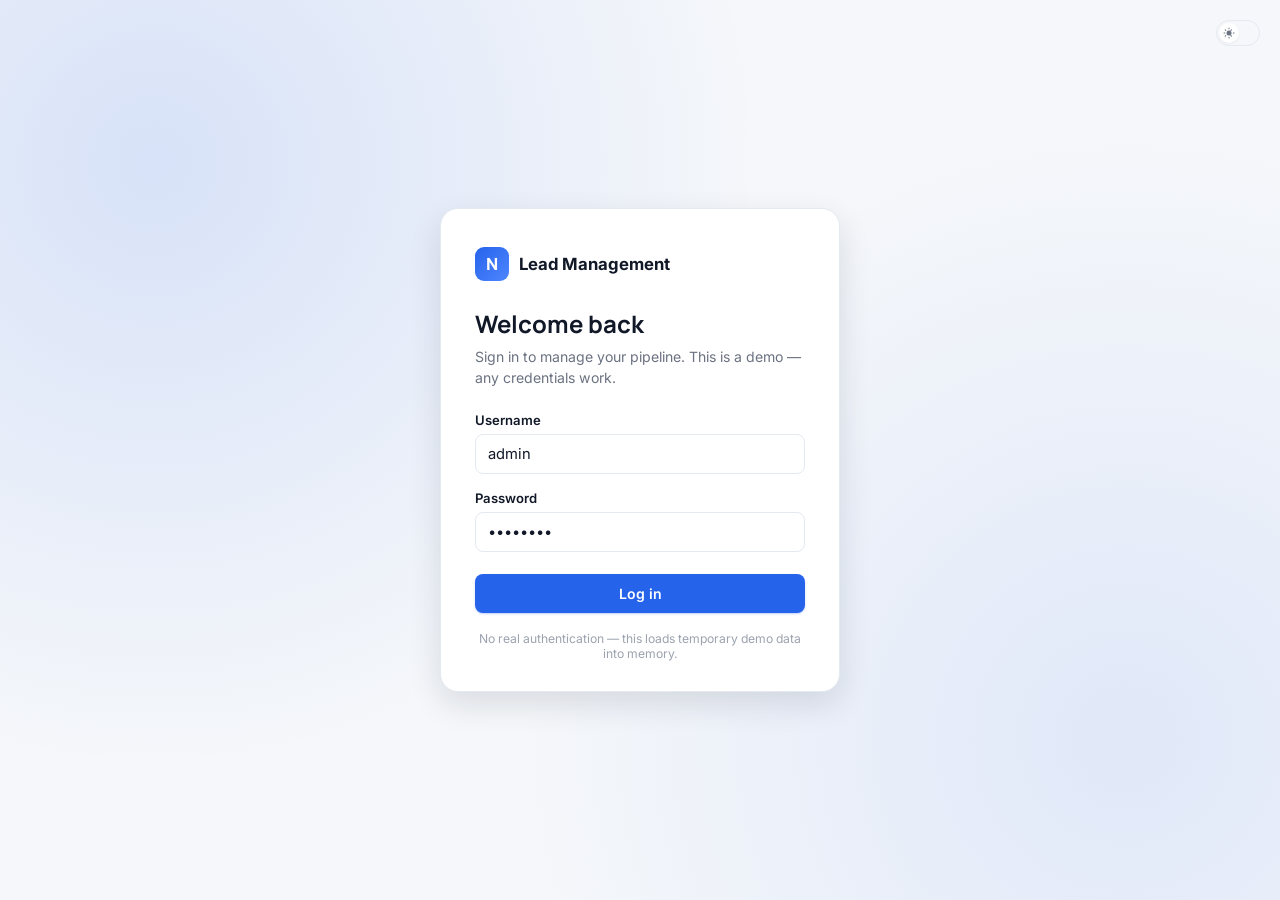
==== commit 028c6c32: "added inventory and appointment" ====
--- a/lead/index.html
+++ b/lead/index.html
@@ -3,7 +3,7 @@
 <head>
 <meta charset="UTF-8" />
 <meta name="viewport" content="width=device-width, initial-scale=1.0" />
-<title>N24SS CRM — Lead Management</title>
+<title>Lead Management</title>
 <link rel="preconnect" href="https://fonts.googleapis.com">
 <link rel="preconnect" href="https://fonts.gstatic.com" crossorigin>
 <link href="https://fonts.googleapis.com/css2?family=Inter:wght@400;500;600;700;800&family=Manrope:wght@600;700;800&display=swap" rel="stylesheet">
@@ -23,7 +23,7 @@
   <div class="login-card">
     <div class="login-brand">
       <div class="brand-mark">N</div>
-      <span>N24SS <strong>CRM</strong></span>
+      <span>Lead Management</strong></span>
     </div>
     <h1>Welcome back</h1>
     <p class="login-sub">Sign in to manage your pipeline. This is a demo — any credentials work.</p>
@@ -52,7 +52,7 @@
   <aside class="sidebar">
     <div class="sidebar-brand">
       <div class="brand-mark">N</div>
-      <span>N24SS <strong>CRM</strong></span>
+      <span>Lead Management</strong></span>
     </div>
 
     <nav class="sidebar-nav">
